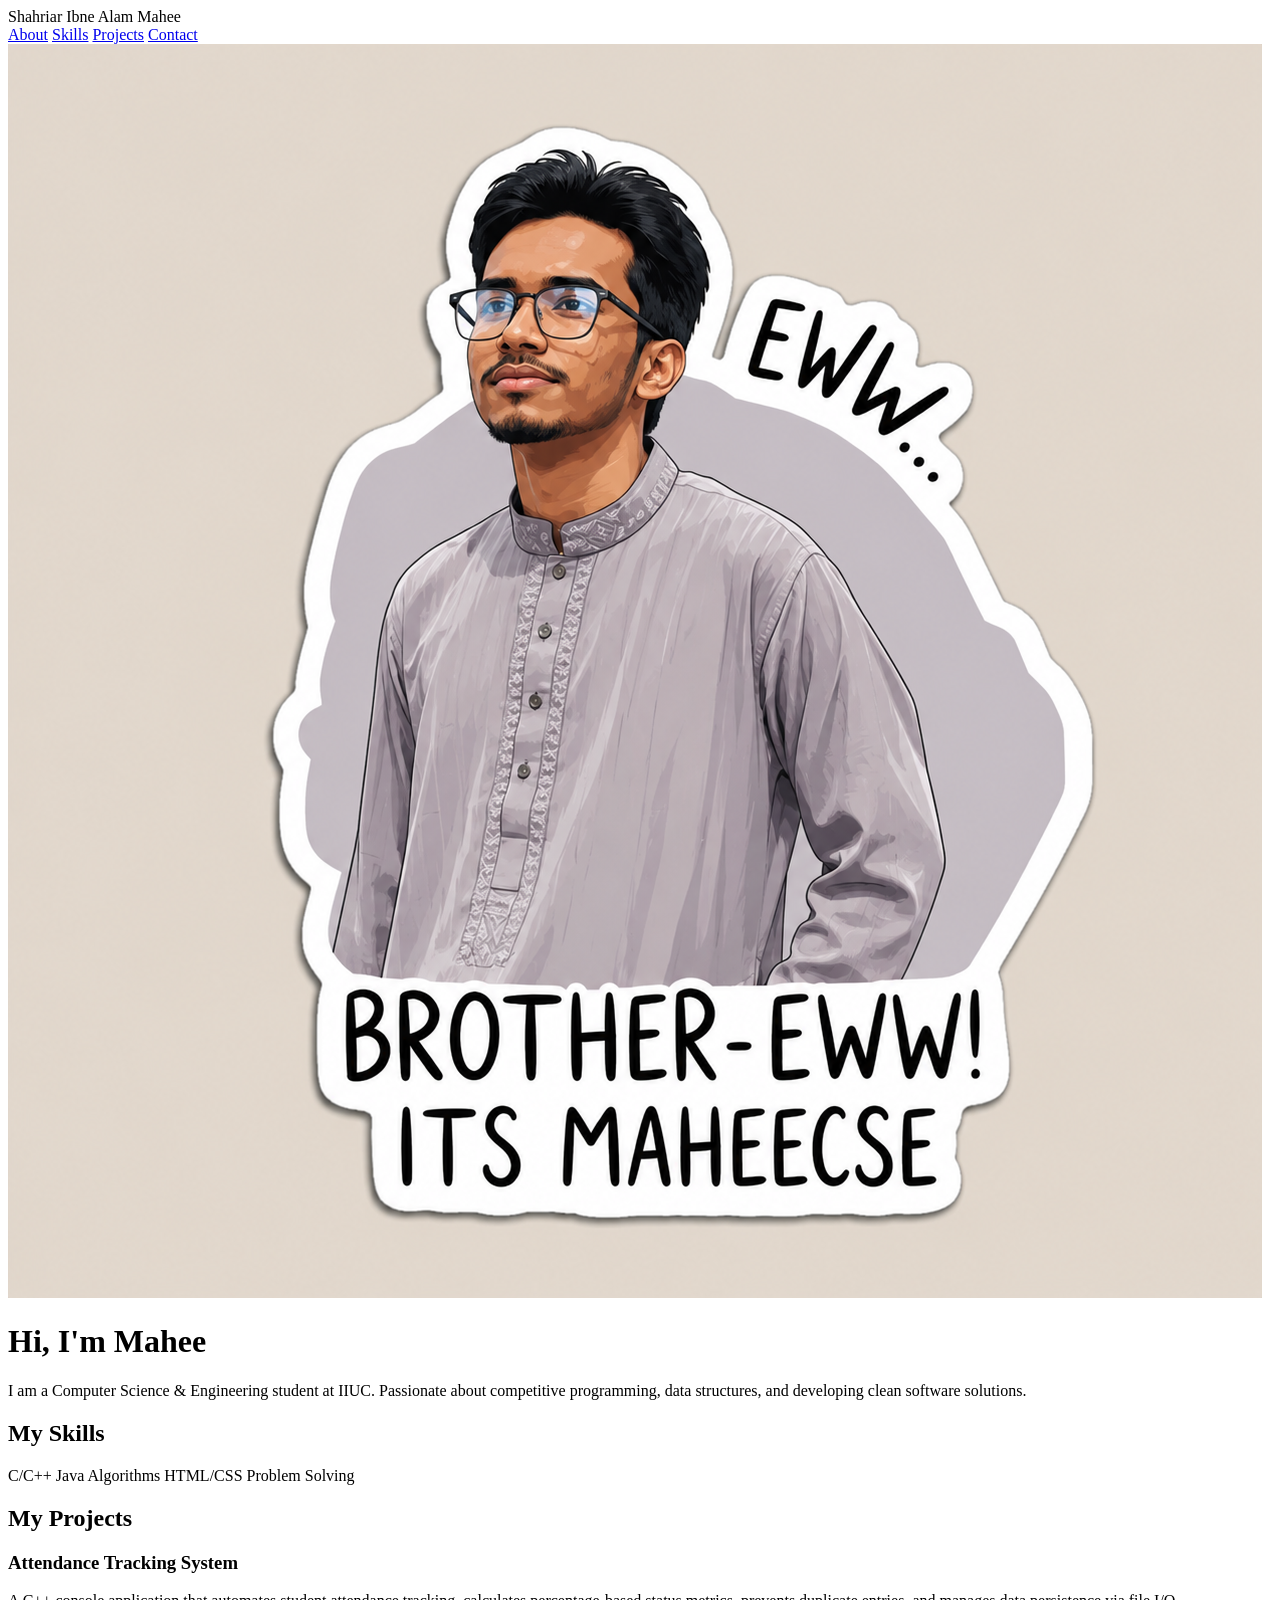
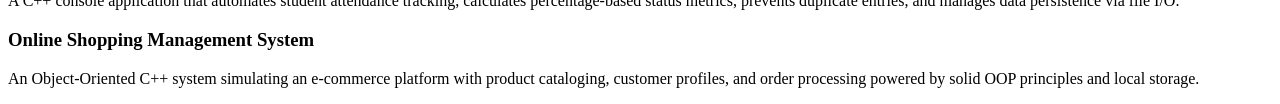
==== mini-project-1/index.html @ 4a28a5da "project added" ====
<!doctype html>
<html lang="en">
  <head>
    <meta charset="UTF-8" />
    <meta name="viewport" content="width=device-width, initial-scale=1.0" />
    <title>Mahee - Personal Profile</title>
    <link rel="stylesheet" href="style.css" />
  </head>

  <body>
    <header class="header">
      <div class="logo">Shahriar Ibne Alam Mahee</div>

      <nav>
        <a href="#about">About</a>
        <a href="#skills">Skills</a>
        <a href="#projects">Projects</a>
        <a href="#contact">Contact</a>
      </nav>
    </header>
    <main>
      <div id="about" class="" card>
        <img
          src="images/profile.jpg"
          alt="Shahriar Ibne Alam Mahee"
          class="profile-image"
        />
        <h1 id="main-title">Hi, I'm Mahee</h1>

        <p class="description">
          I am a Computer Science & Engineering student at IIUC. Passionate
          about competitive programming, data structures, and developing clean
          software solutions.
        </p>
      </div>
      <!--  skill add -->
      <div class="skills" class="card">
        <h2>My Skills</h2>
        <div class="skills-container">
          <span class="skill-box">C/C++</span>
          <span class="skill-box">Java</span>
          <span class="skill-box">Algorithms</span>
          <span class="skill-box">HTML/CSS</span>
          <span class="skill-box">Problem Solving</span>
        </div>
      </div>

      <!--  project add -->
      <div id="projects" class="card">
        <h2>My Projects</h2>
        <div class="project-item">
          <h3>Attendance Tracking System</h3>

          <p class="description">
            A C++ console application that automates student attendance
            tracking, calculates percentage-based status metrics, prevents
            duplicate entries, and manages data persistence via file I/O.
          </p>
        </div>
        <div class="project-item">
          <h3>Online Shopping Management System</h3>

          <p class="description">
            An Object-Oriented C++ system simulating an e-commerce platform with
            product cataloging, customer profiles, and order processing powered
            by solid OOP principles and local storage.
          </p>
        </div>
      </div>
    </main>
  </body>
</html>
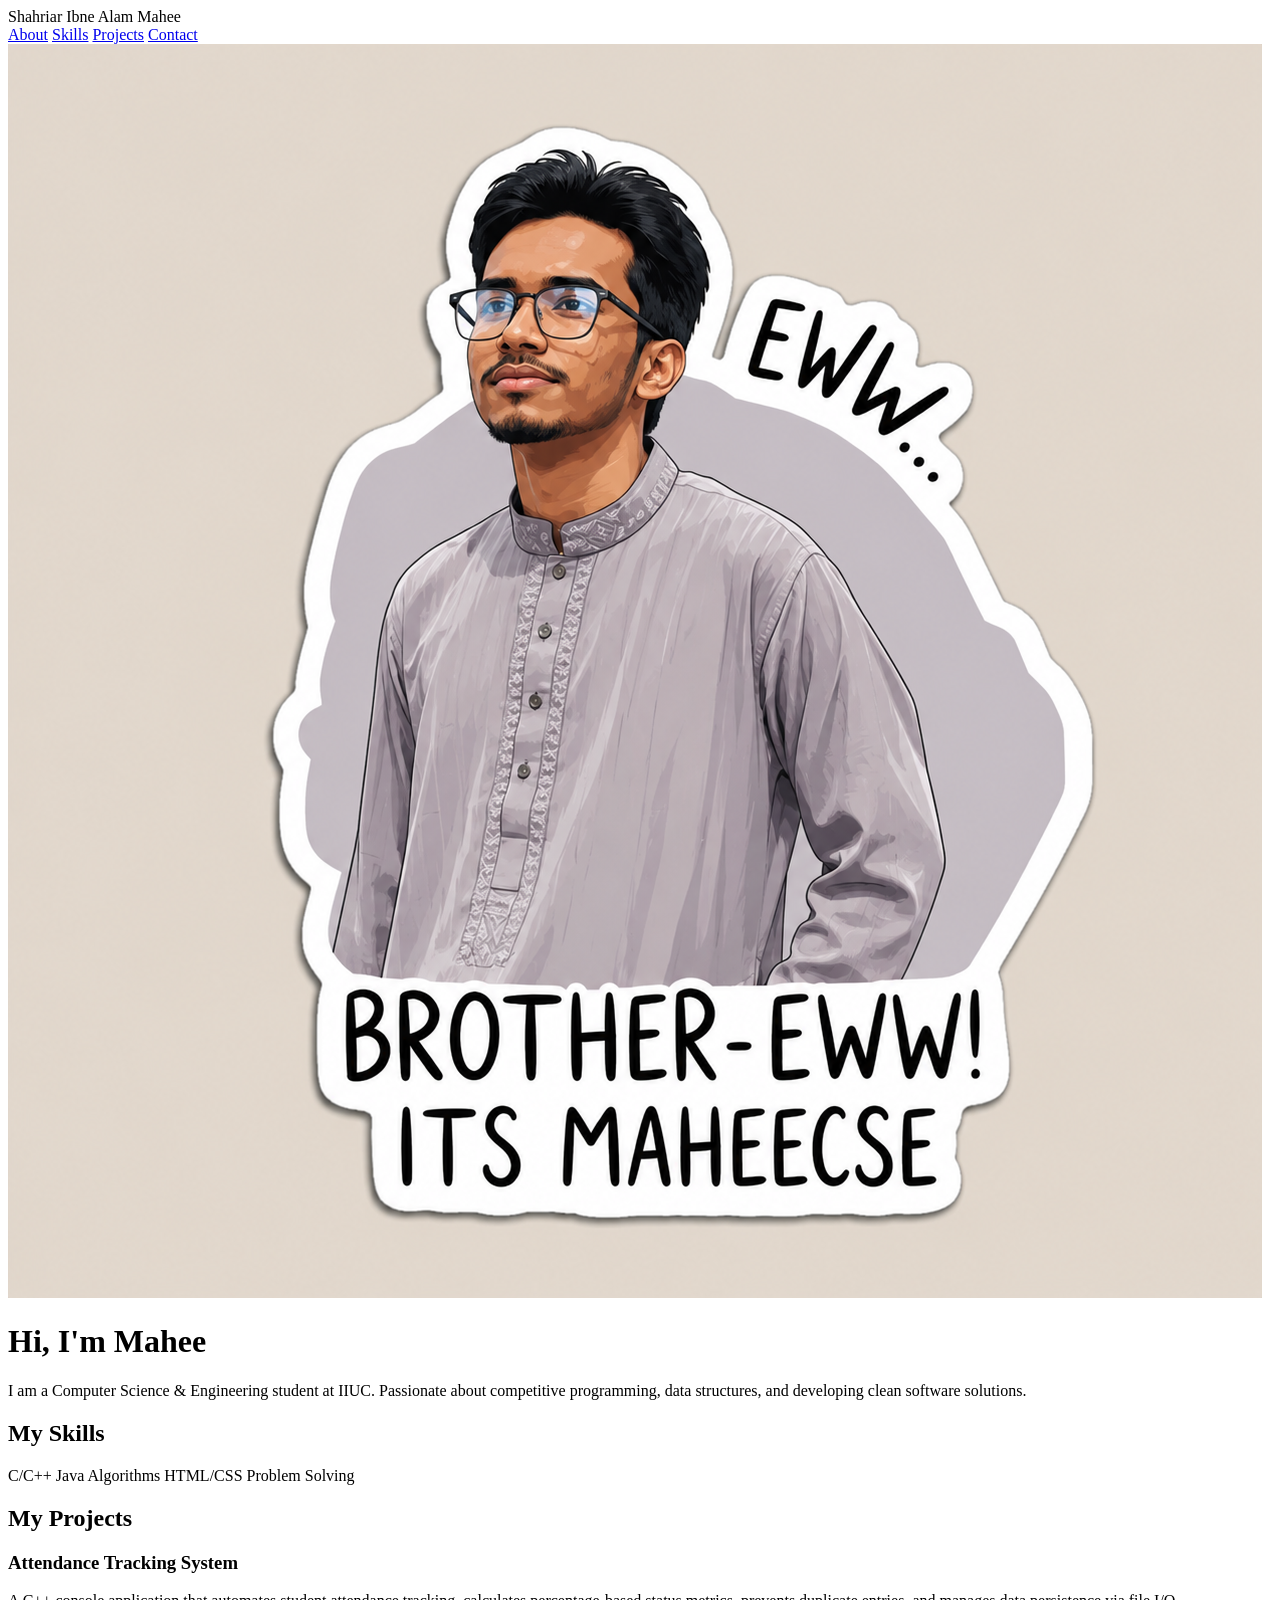
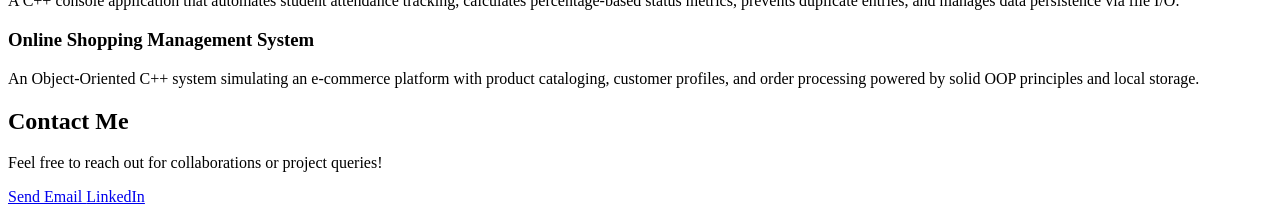
==== commit bad21609: "trying adding email and linkdin" ====
--- a/mini-project-1/index.html
+++ b/mini-project-1/index.html
@@ -67,6 +67,26 @@
           </p>
         </div>
       </div>
+
+      <!--  contact add -->
+
+      <div id="contact" class="card">
+        <h2>Contact Me</h2>
+
+        <p class="description">
+          Feel free to reach out for collaborations or project queries!
+        </p>
+
+        <a href="mailto:maheecse2030@gmail.com" class="button"> Send Email </a>
+
+        <a
+          href="https://www.linkedin.com/in/shahriar-ibne-alam-mahee-1754963a6"
+          target="_blank"
+          class="button"
+        >
+          LinkedIn
+        </a>
+      </div>
     </main>
   </body>
 </html>
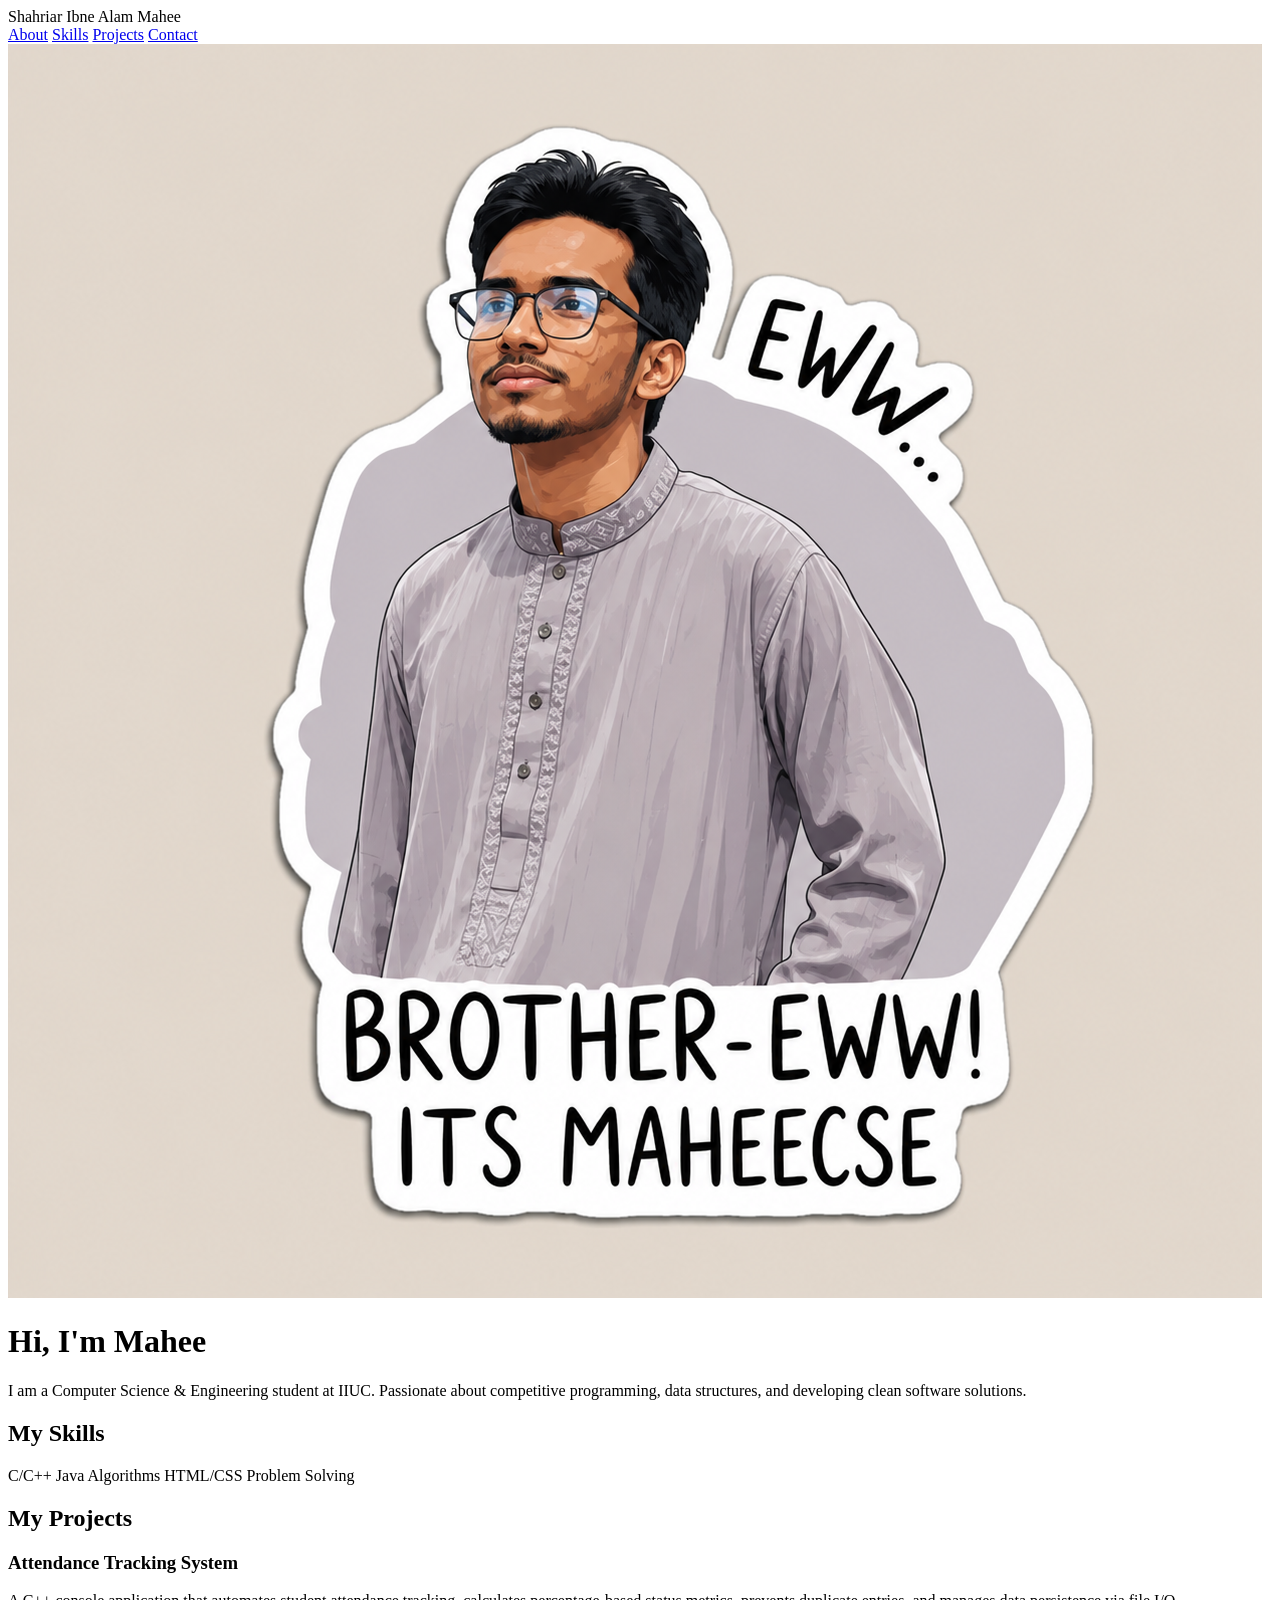
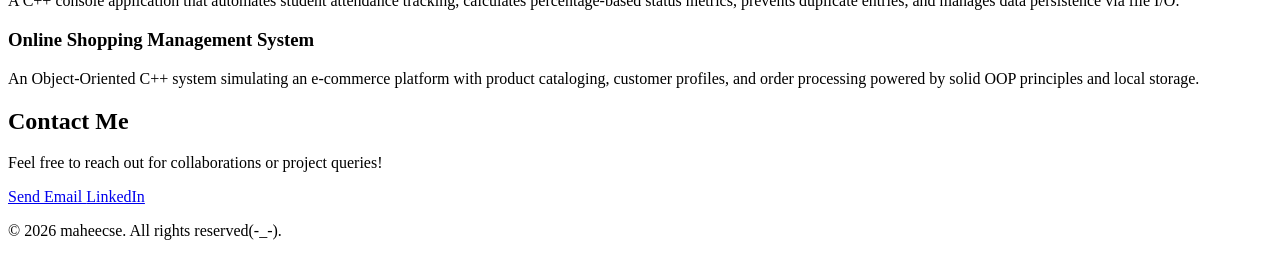
==== commit 30b9aa53: "footer copyright disi" ====
--- a/mini-project-1/index.html
+++ b/mini-project-1/index.html
@@ -88,5 +88,8 @@
         </a>
       </div>
     </main>
+    <footer>
+      <p>&copy; 2026 maheecse. All rights reserved(-_-).</p>
+    </footer>
   </body>
 </html>
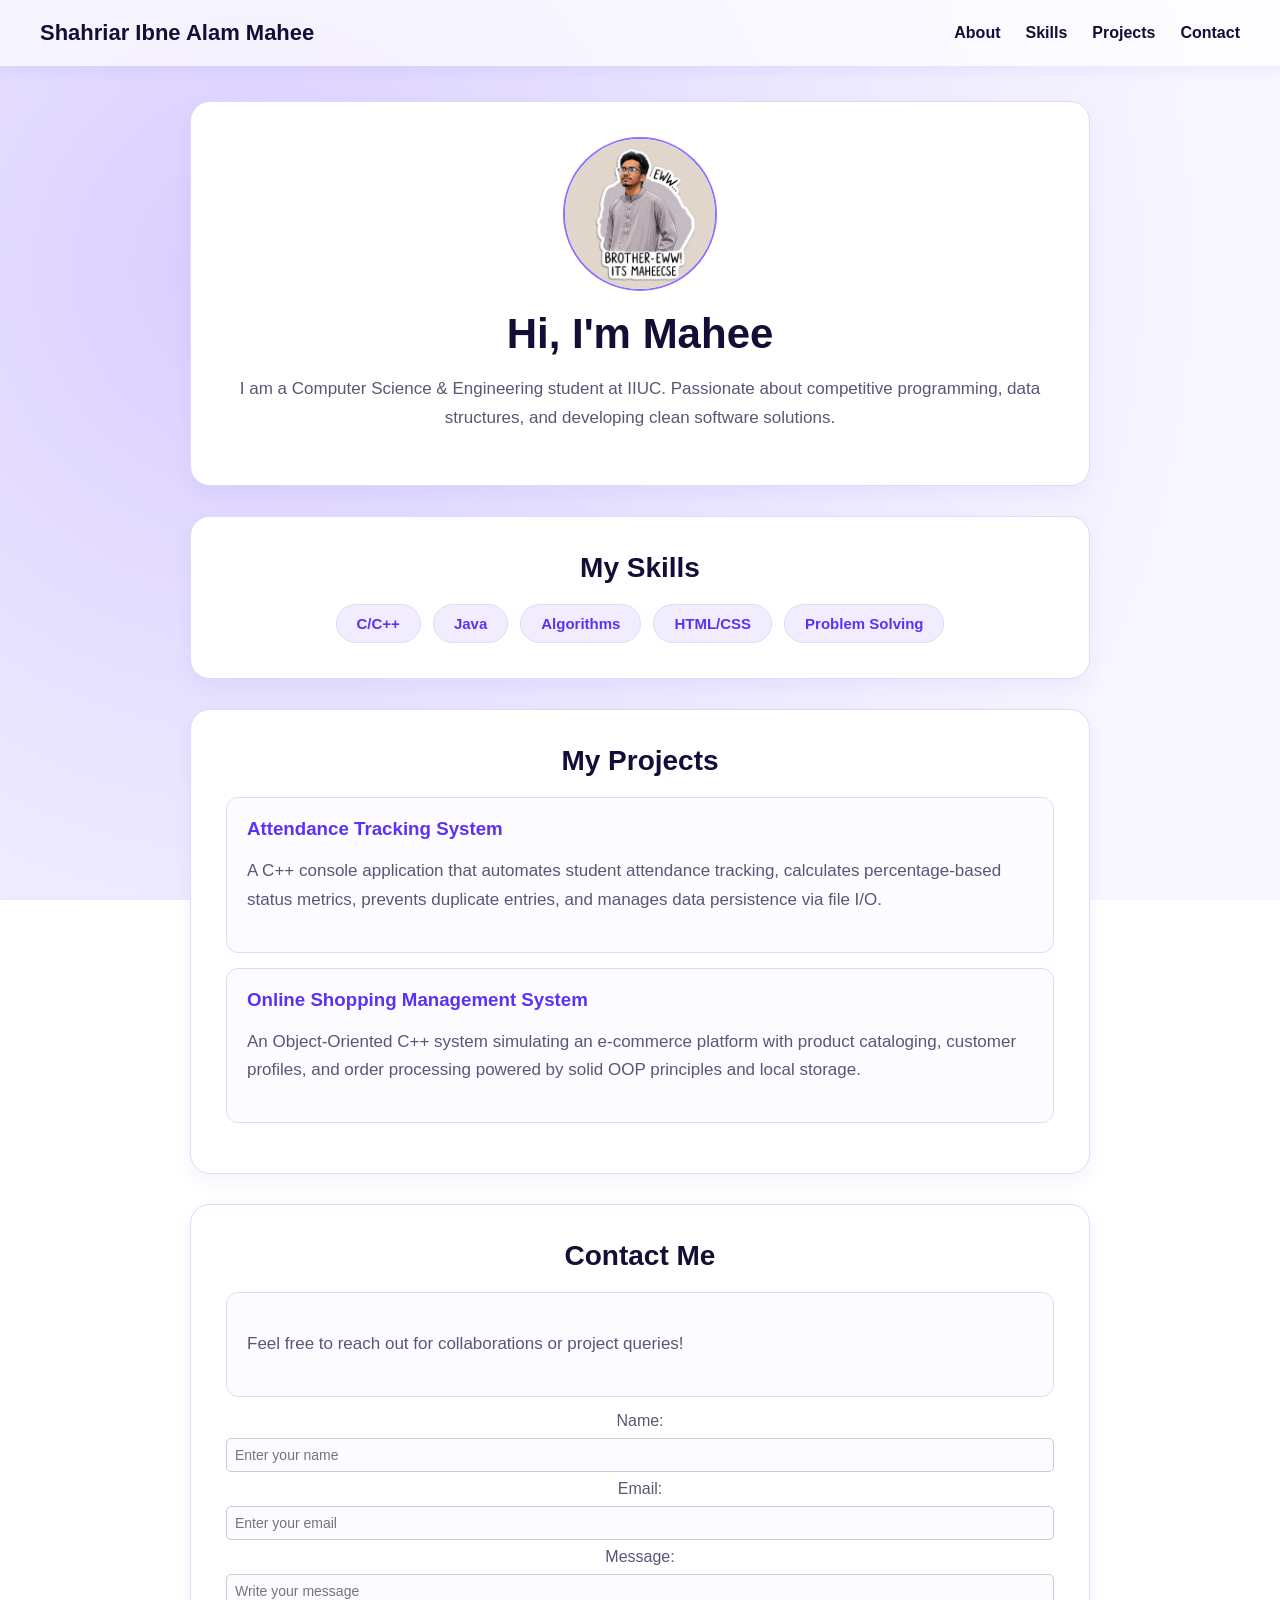
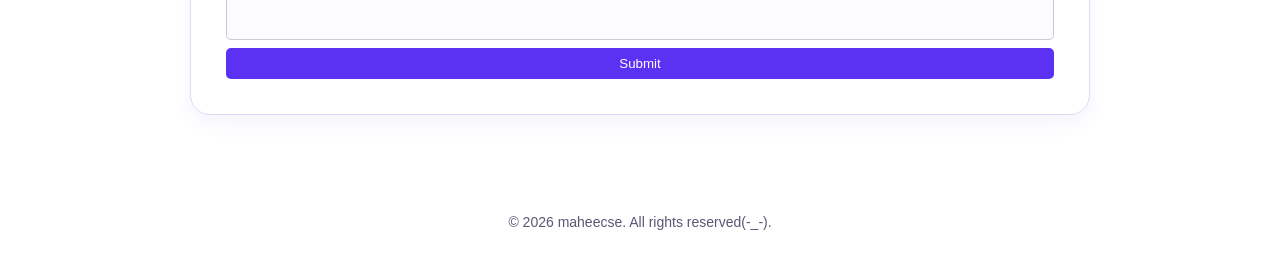
==== commit fb33d544: "complete around 70%" ====
--- a/mini-project-1/index.html
+++ b/mini-project-1/index.html
@@ -19,7 +19,7 @@
       </nav>
     </header>
     <main>
-      <div id="about" class="" card>
+      <div id="about" class="card">
         <img
           src="images/profile.jpg"
           alt="Shahriar Ibne Alam Mahee"
@@ -34,7 +34,7 @@
         </p>
       </div>
       <!--  skill add -->
-      <div class="skills" class="card">
+      <div id="skills" class="card">
         <h2>My Skills</h2>
         <div class="skills-container">
           <span class="skill-box">C/C++</span>
@@ -67,25 +67,46 @@
           </p>
         </div>
       </div>
-
       <!--  contact add -->
 
       <div id="contact" class="card">
         <h2>Contact Me</h2>
+        <div class="project-item">
+          <p class="description">
+            Feel free to reach out for collaborations or project queries!
+          </p>
+        </div>
 
-        <p class="description">
-          Feel free to reach out for collaborations or project queries!
-        </p>
+        <form>
+          <label for="name">Name:</label>
+          <input
+            type="text"
+            id="name"
+            name="name"
+            placeholder="Enter your name"
+            required
+          />
 
-        <a href="mailto:maheecse2030@gmail.com" class="button"> Send Email </a>
+          <label for="email">Email:</label>
+          <input
+            type="email"
+            id="email"
+            name="email"
+            placeholder="Enter your email"
+            required
+          />
 
-        <a
-          href="https://www.linkedin.com/in/shahriar-ibne-alam-mahee-1754963a6"
-          target="_blank"
-          class="button"
-        >
-          LinkedIn
-        </a>
+          <label for="message">Message:</label>
+          <textarea
+            id="message"
+            name="message"
+            rows="3"
+            placeholder="Write your message"
+            required
+          ></textarea>
+
+          <button type="submit">Submit</button>
+        </form>
       </div>
     </main>
     <footer>
--- a/mini-project-1/style.css
+++ b/mini-project-1/style.css
@@ -0,0 +1,186 @@
+/* Base Page & Background Gradient (Soft Purple Theme) */
+body {
+  font-family: Arial, sans-serif;
+  margin: 0;
+  background: radial-gradient(circle at 20% 30%, #d8cdff 0%, #e9e4ff 40%, #f8f6ff 80%);
+  background-attachment: fixed;
+  color: #5b5675;
+}
+
+.header {
+  background-color: rgba(255, 255, 255, 0.7);
+  padding: 20px 40px;
+  display: flex;
+  flex-direction: row;
+  justify-content: space-between;
+  align-items: center;
+  box-shadow: 0 4px 15px rgba(91, 49, 244, 0.08);
+}
+
+.logo {
+  font-size: 22px;
+  font-weight: bold;
+  color: #120e36;
+}
+
+
+nav {
+  display: flex;
+  gap: 25px;
+}
+
+nav a {
+  color: #120e36;
+  text-decoration: none;
+  font-weight: bold;
+  font-size: 16px;
+}
+
+nav a:hover {
+  color: #5b31f4;
+  text-decoration: underline;
+}
+
+
+main {
+  width: 85%;
+  max-width: 900px;
+  margin: 35px auto;
+  display: flex;
+  flex-wrap: wrap;
+  justify-content: center;
+}
+
+
+.card {
+  background-color: #ffffff;
+  width: 100%;
+  padding: 35px;
+  margin-bottom: 30px;
+  border: 1px solid #e2d9f8;
+  border-radius: 20px;
+  box-sizing: border-box;
+  box-shadow: 0 8px 20px rgba(91, 49, 244, 0.06);
+  text-align: center;
+}
+
+#main-title {
+  font-size: 42px;
+  color: #120e36;
+  margin-top: 15px;
+  margin-bottom: 10px;
+}
+
+.card h2 {
+  color: #120e36;
+  font-size: 28px;
+  margin-top: 0;
+  margin-bottom: 20px;
+}
+
+.description {
+  font-size: 17px;
+  line-height: 1.7;
+  color: #5b5675;
+}
+
+.profile-image {
+  width: 150px;
+  height: 150px;
+  object-fit: cover;  
+  border-radius: 50%;
+  border: 2px solid #9270ff;
+}
+
+
+.skills-container {
+  display: flex;
+  flex-wrap: wrap;
+  justify-content: center;
+  gap: 12px;
+}
+
+.skill-box {
+  background-color: #f1edff;
+  color: #5b31f4;
+  padding: 10px 20px;
+  border-radius: 30px;
+  font-weight: bold;
+  font-size: 15px;
+  border: 1px solid #e2d9f8;
+  
+}
+
+
+.project-item {
+  background-color: #fcfbff;
+  padding: 20px;
+  margin-bottom: 15px;
+  border-radius: 12px;
+  border: 1px solid #e2d9f8;
+  text-align: left;
+}
+
+.project-item h3 {
+  color: #5b31f4;
+  margin-top: 0;
+  margin-bottom: 8px;
+  
+}
+
+
+.button {
+  display: inline-block;
+  background-color: #5b31f4;
+  color: #ffffff;
+  padding: 12px 28px;
+  margin-top: 15px;
+  border-radius: 10px;
+  text-decoration: none;
+  font-size: 16px;
+  font-weight: bold;
+}
+#contact form {
+    display: flex;
+    flex-direction: column;
+    gap: 8px;
+    margin-top: 15px;
+}
+
+#contact input,
+#contact textarea {
+    padding: 8px;
+    border: 1px solid #ccc;
+    border-radius: 5px;
+    font-size: 14px;
+    font-family: Arial, sans-serif;
+    background-color:  #fcfbff;
+}
+
+#contact textarea {
+    resize: none;
+}
+
+#contact button {
+    padding: 8px;
+    background-color: #5b31f4;
+    color: white;
+    border: none;
+    border-radius: 5px;
+    cursor: pointer;
+}
+.button:hover {
+  background-color: #4a23d6;
+}
+
+.button:focus {
+  outline: 3px solid #120e36;
+  outline-offset: 3px;
+}
+
+footer {
+  text-align: center;
+  padding: 20px;
+  color: #5b5675;
+  font-size: 14px;
+}
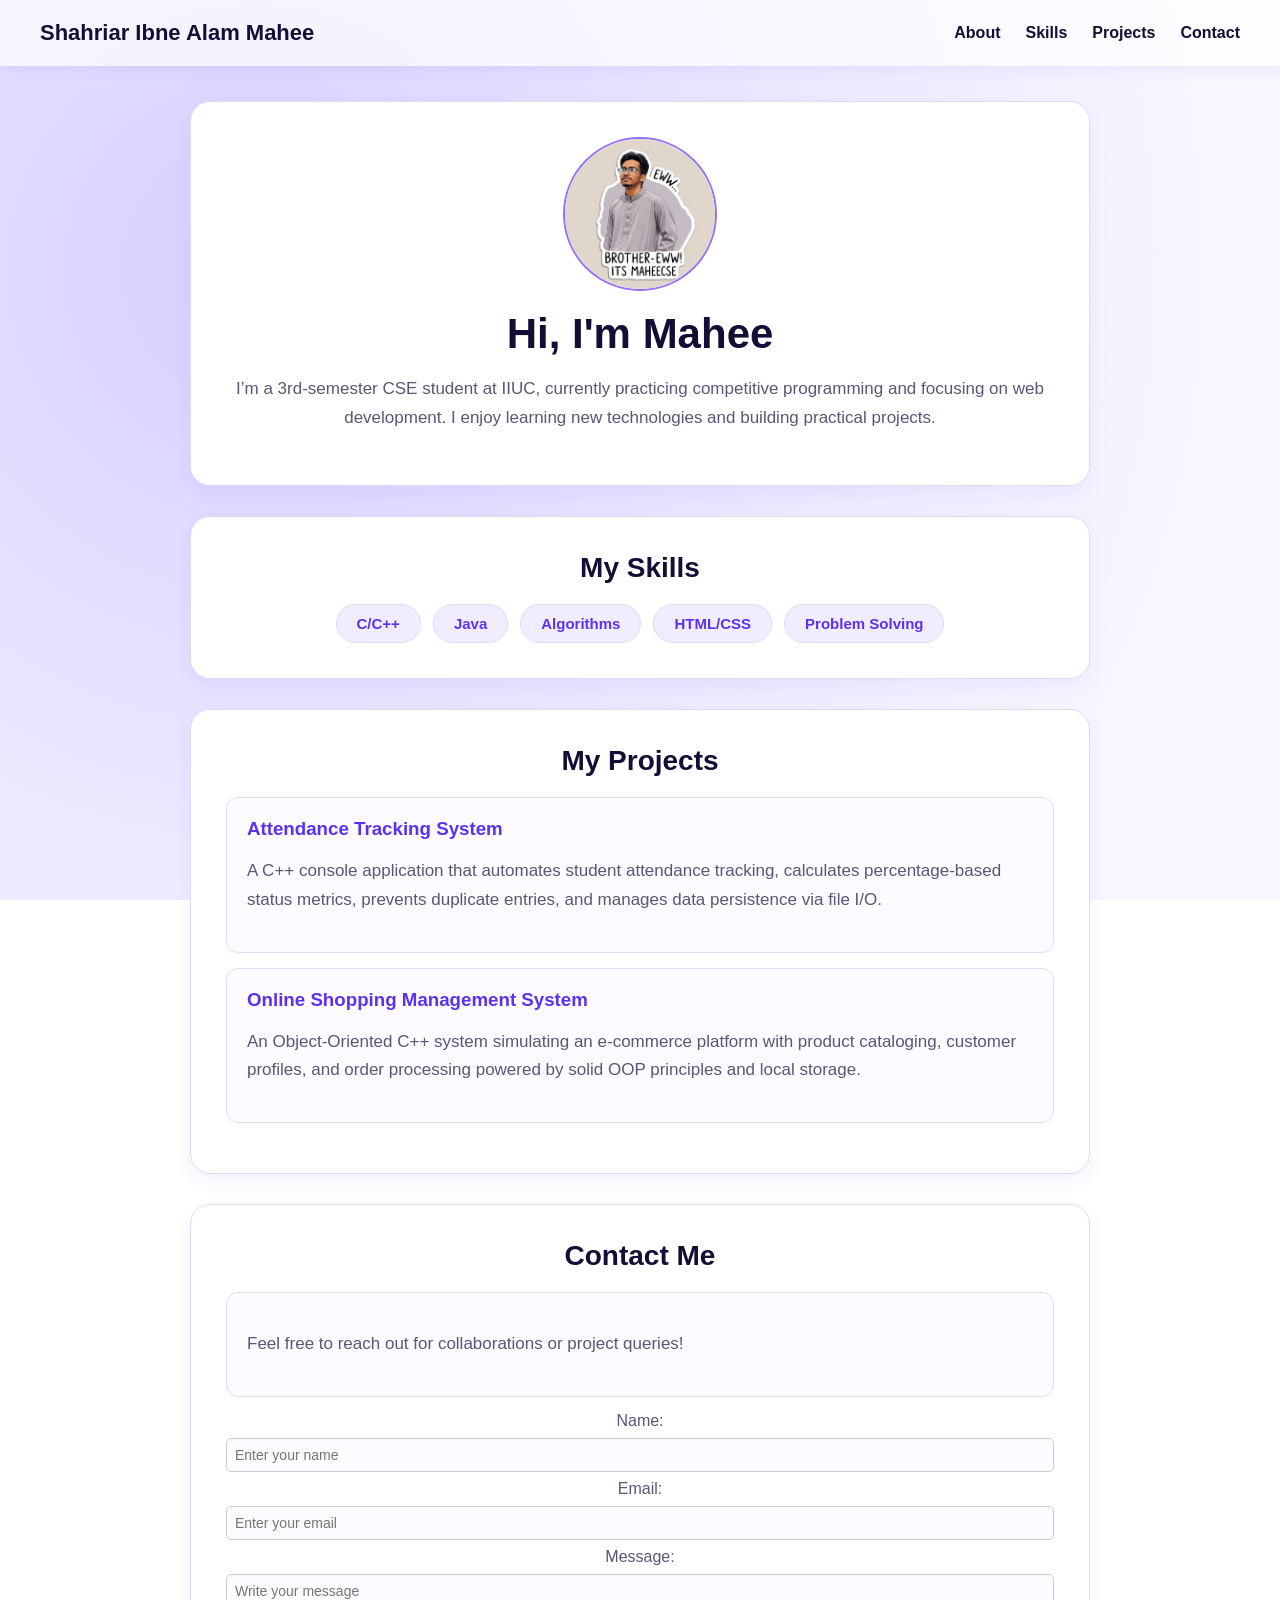
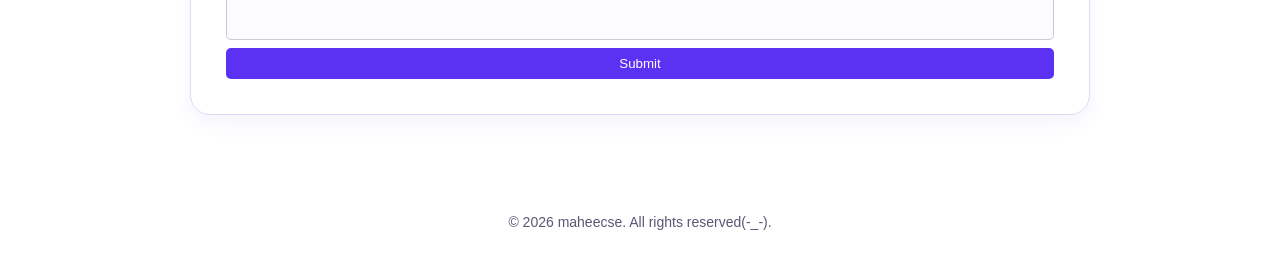
==== commit 68379207: "something" ====
--- a/mini-project-1/index.html
+++ b/mini-project-1/index.html
@@ -28,9 +28,9 @@
         <h1 id="main-title">Hi, I'm Mahee</h1>
 
         <p class="description">
-          I am a Computer Science & Engineering student at IIUC. Passionate
-          about competitive programming, data structures, and developing clean
-          software solutions.
+          I’m a 3rd-semester CSE student at IIUC, currently practicing
+          competitive programming and focusing on web development. I enjoy
+          learning new technologies and building practical projects.
         </p>
       </div>
       <!--  skill add -->
--- a/mini-project-1/style.css
+++ b/mini-project-1/style.css
@@ -1,6 +1,6 @@
 /* Base Page & Background Gradient (Soft Purple Theme) */
 body {
-  font-family: Arial, sans-serif;
+  font-family: Urbanist, sans-serif ;
   margin: 0;
   background: radial-gradient(circle at 20% 30%, #d8cdff 0%, #e9e4ff 40%, #f8f6ff 80%);
   background-attachment: fixed;
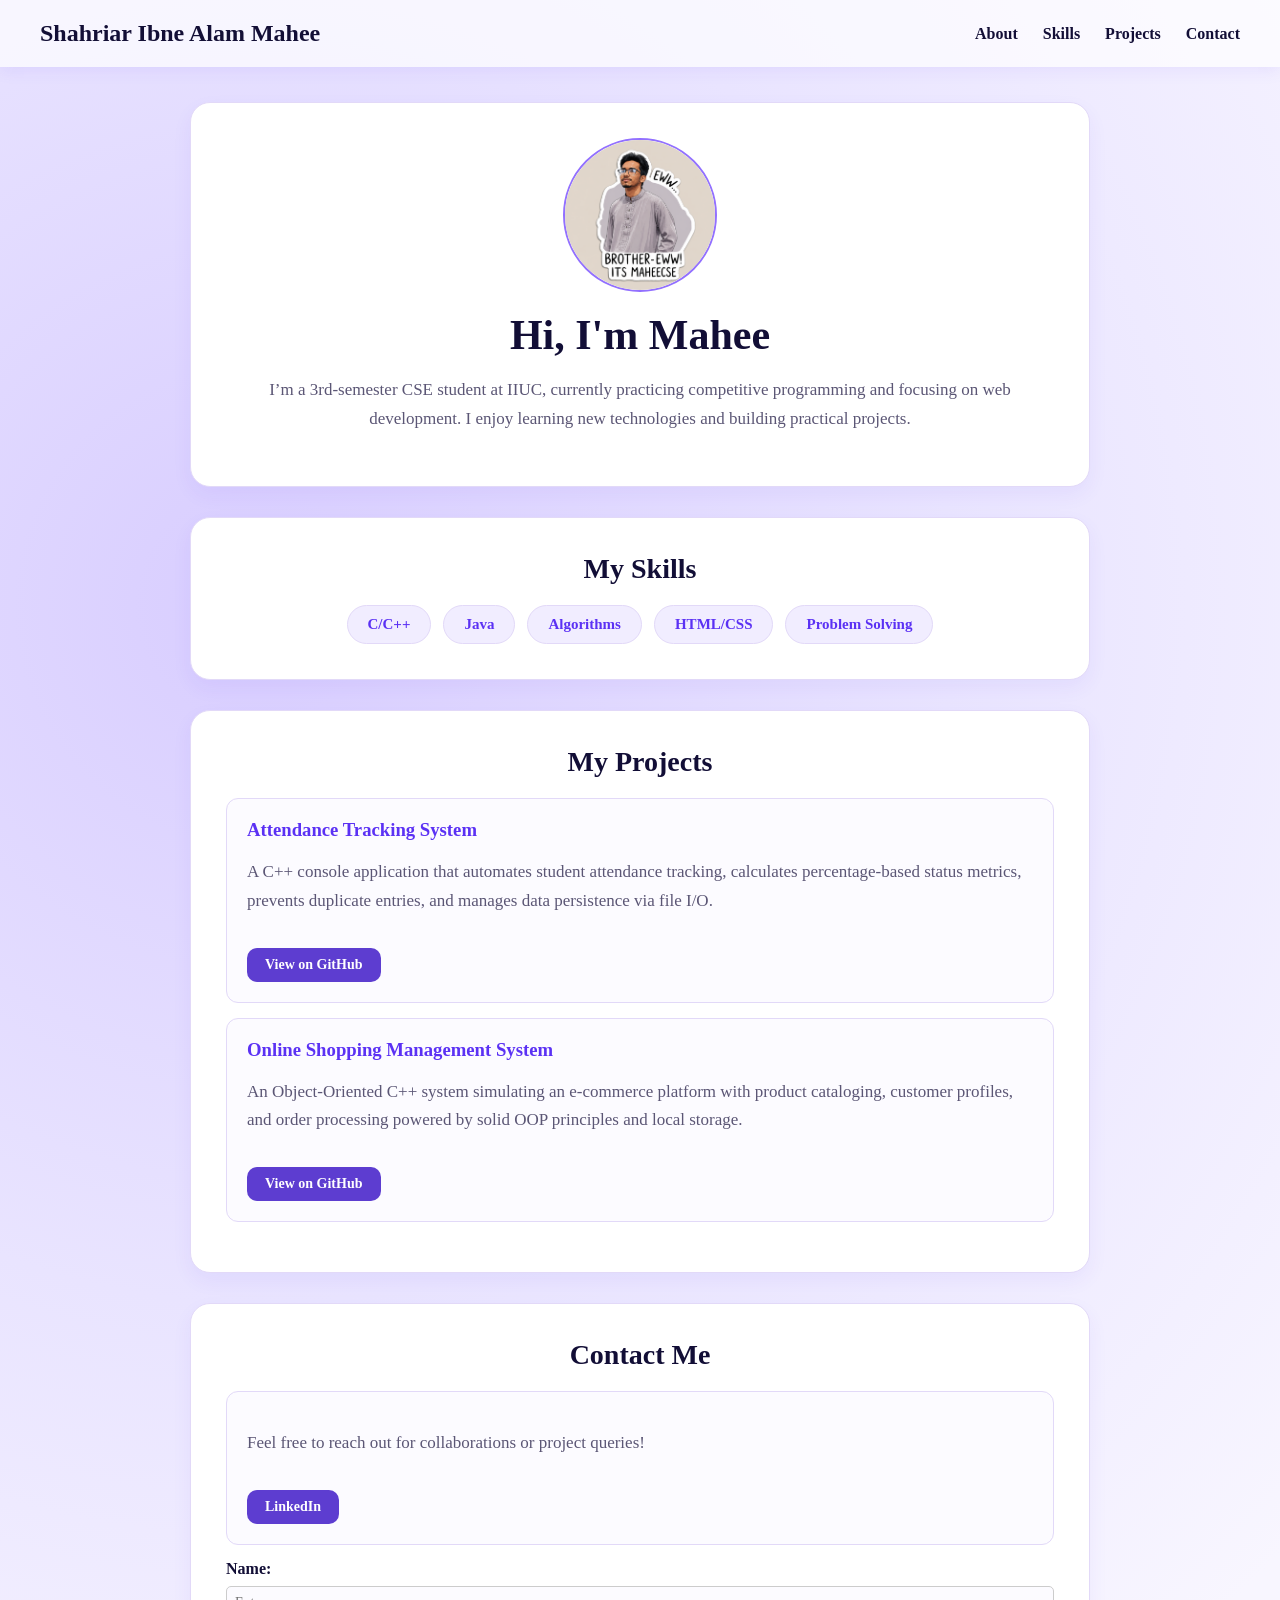
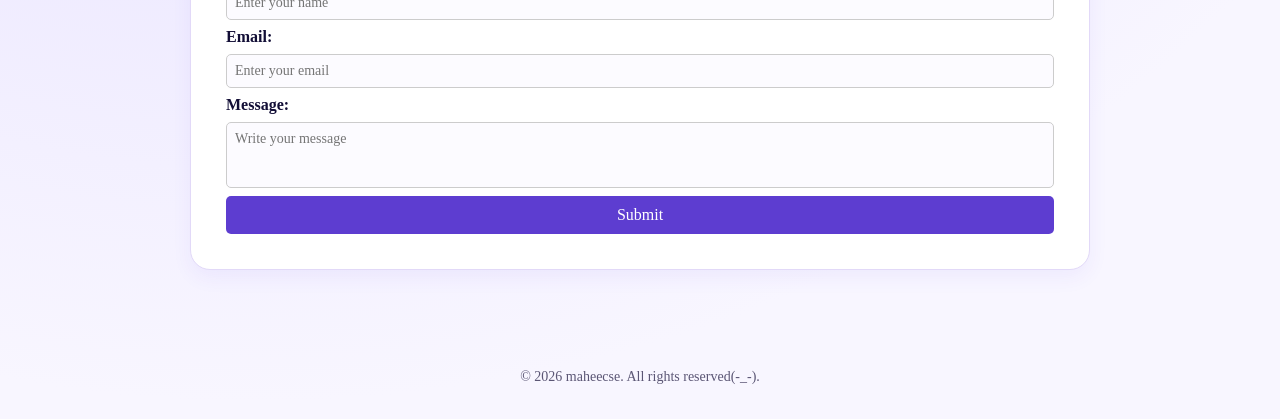
==== commit d83b960e: "running" ====
--- a/mini-project-1/index.html
+++ b/mini-project-1/index.html
@@ -56,6 +56,12 @@
             tracking, calculates percentage-based status metrics, prevents
             duplicate entries, and manages data persistence via file I/O.
           </p>
+          <a
+            href="https://github.com/maheecse/Attendance-Tracking-System"
+            class="button"
+            target="_blank"
+            >View on GitHub</a
+          >
         </div>
         <div class="project-item">
           <h3>Online Shopping Management System</h3>
@@ -65,6 +71,12 @@
             product cataloging, customer profiles, and order processing powered
             by solid OOP principles and local storage.
           </p>
+          <a
+            href="https://github.com/maheecse/Online-Shopping-Management-System"
+            class="button"
+            target="_blank"
+            >View on GitHub</a
+          >
         </div>
       </div>
       <!--  contact add -->
@@ -75,6 +87,13 @@
           <p class="description">
             Feel free to reach out for collaborations or project queries!
           </p>
+          <a
+            href="https://www.linkedin.com/in/shahriar-ibne-alam-mahee-1754963a6"
+            class="button"
+            target="_blank"
+          >
+            LinkedIn
+          </a>
         </div>
 
         <form>
--- a/mini-project-1/style.css
+++ b/mini-project-1/style.css
@@ -1,9 +1,13 @@
-/* Base Page & Background Gradient (Soft Purple Theme) */
+
 body {
-  font-family: Urbanist, sans-serif ;
+   font-family:'Times New Roman', Times, serif;
   margin: 0;
-  background: radial-gradient(circle at 20% 30%, #d8cdff 0%, #e9e4ff 40%, #f8f6ff 80%);
-  background-attachment: fixed;
+  background: radial-gradient(
+    circle at 20% 30%,
+    #d8cdff 0%,
+    #e9e4ff 40%,
+    #f8f6ff 80%
+  );
   color: #5b5675;
 }
 
@@ -18,11 +22,10 @@
 }
 
 .logo {
-  font-size: 22px;
+  font-size: 24px;
   font-weight: bold;
-  color: #120e36;
+  color: #130f36;
 }
-
 
 nav {
   display: flex;
@@ -41,7 +44,6 @@
   text-decoration: underline;
 }
 
-
 main {
   width: 85%;
   max-width: 900px;
@@ -50,7 +52,6 @@
   flex-wrap: wrap;
   justify-content: center;
 }
-
 
 .card {
   background-color: #ffffff;
@@ -87,11 +88,10 @@
 .profile-image {
   width: 150px;
   height: 150px;
-  object-fit: cover;  
+  object-fit: cover;
   border-radius: 50%;
   border: 2px solid #9270ff;
 }
-
 
 .skills-container {
   display: flex;
@@ -108,9 +108,7 @@
   font-weight: bold;
   font-size: 15px;
   border: 1px solid #e2d9f8;
-  
 }
-
 
 .project-item {
   background-color: #fcfbff;
@@ -125,57 +123,68 @@
   color: #5b31f4;
   margin-top: 0;
   margin-bottom: 8px;
-  
 }
-
 
 .button {
   display: inline-block;
-  background-color: #5b31f4;
+  background-color: #5d3dd0;
   color: #ffffff;
-  padding: 12px 28px;
   margin-top: 15px;
   border-radius: 10px;
   text-decoration: none;
-  font-size: 16px;
   font-weight: bold;
+  padding: 9px 18px;
+  font-size: 14px;
 }
+
 #contact form {
-    display: flex;
-    flex-direction: column;
-    gap: 8px;
-    margin-top: 15px;
+  display: flex;
+  flex-direction: column;
+  gap: 8px;
+  margin-top: 15px;
+  text-align: left;
+}
+
+#contact label {
+  font-weight: bold;
+  color: #120e36;
 }
 
 #contact input,
 #contact textarea {
-    padding: 8px;
-    border: 1px solid #ccc;
-    border-radius: 5px;
-    font-size: 14px;
-    font-family: Arial, sans-serif;
-    background-color:  #fcfbff;
+  padding: 8px;
+  border: 1px solid #ccc;
+  border-radius: 5px;
+  font-size: 14px;
+  font-family: inherit;
+  background-color: #fcfbff;
 }
 
 #contact textarea {
-    resize: none;
+  resize: none;
 }
 
 #contact button {
-    padding: 8px;
-    background-color: #5b31f4;
-    color: white;
-    border: none;
-    border-radius: 5px;
-    cursor: pointer;
+  padding: 10px;
+  background-color: #5d3dd0;
+  color: white;
+  border: none;
+  border-radius: 5px;
+  cursor: pointer;
+  font-size: 16px;
+  font-family: inherit;
 }
-.button:hover {
+
+#contact button:hover {
   background-color: #4a23d6;
 }
 
+.button:hover {
+  background: #4a23d6;
+}
+
 .button:focus {
-  outline: 3px solid #120e36;
-  outline-offset: 3px;
+  outline: none;
 }
 
 footer {
@@ -183,4 +192,4 @@
   padding: 20px;
   color: #5b5675;
   font-size: 14px;
-}+}
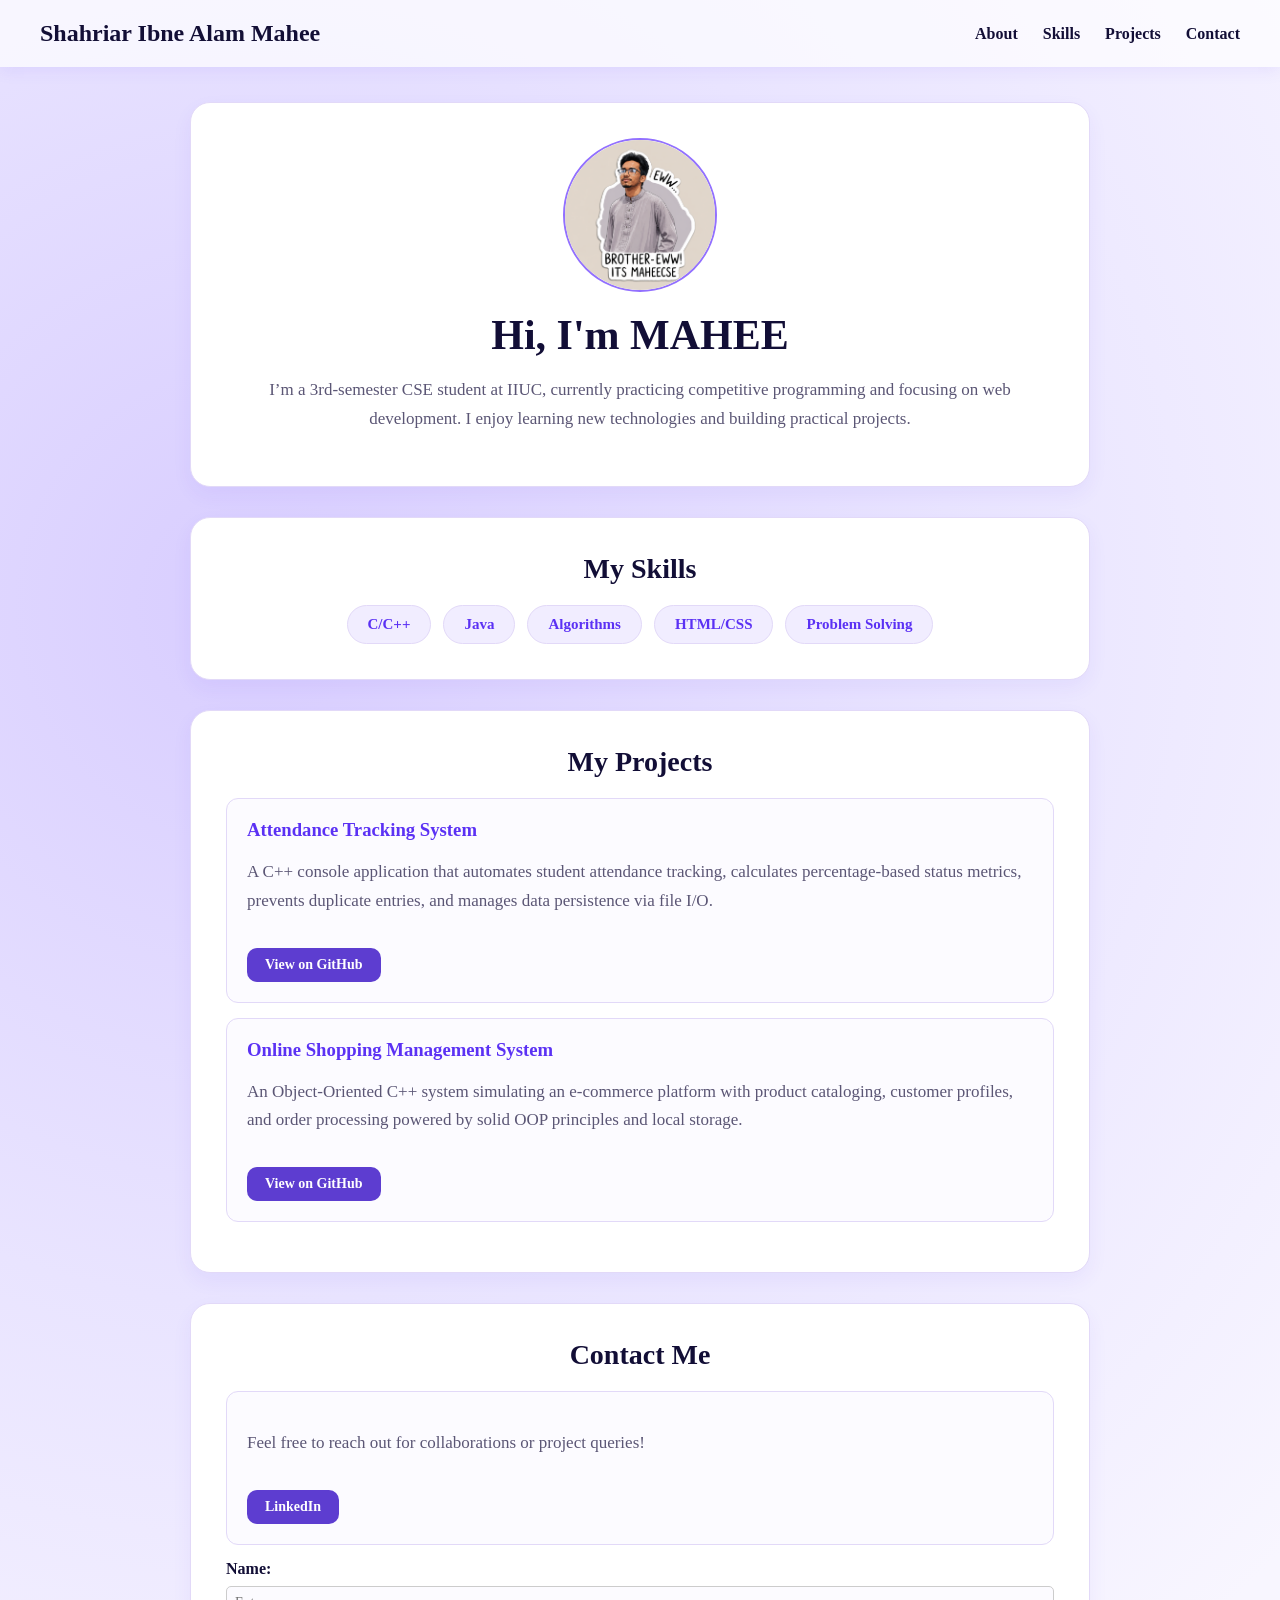
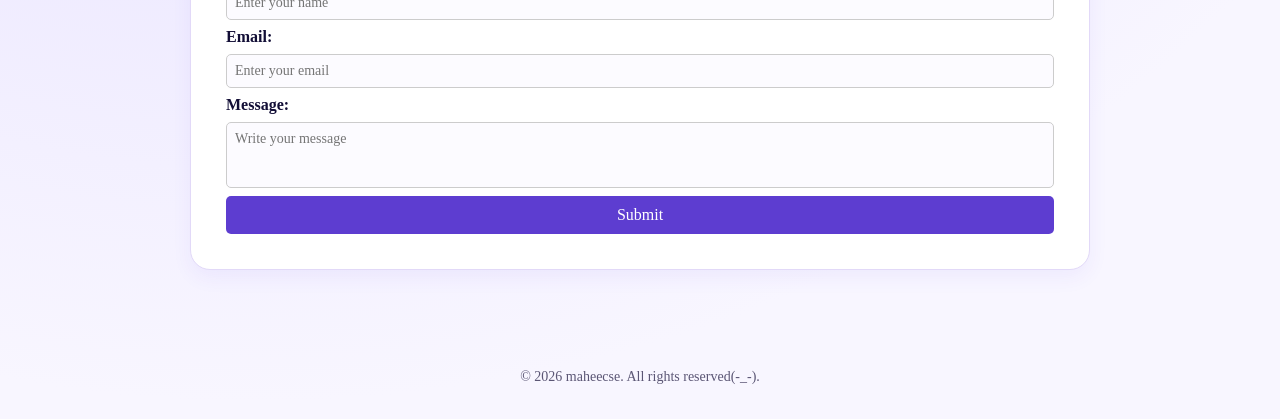
==== commit 363f2b72: "name change" ====
--- a/mini-project-1/index.html
+++ b/mini-project-1/index.html
@@ -25,7 +25,7 @@
           alt="Shahriar Ibne Alam Mahee"
           class="profile-image"
         />
-        <h1 id="main-title">Hi, I'm Mahee</h1>
+        <h1 id="main-title">Hi, I'm MAHEE</h1>
 
         <p class="description">
           I’m a 3rd-semester CSE student at IIUC, currently practicing
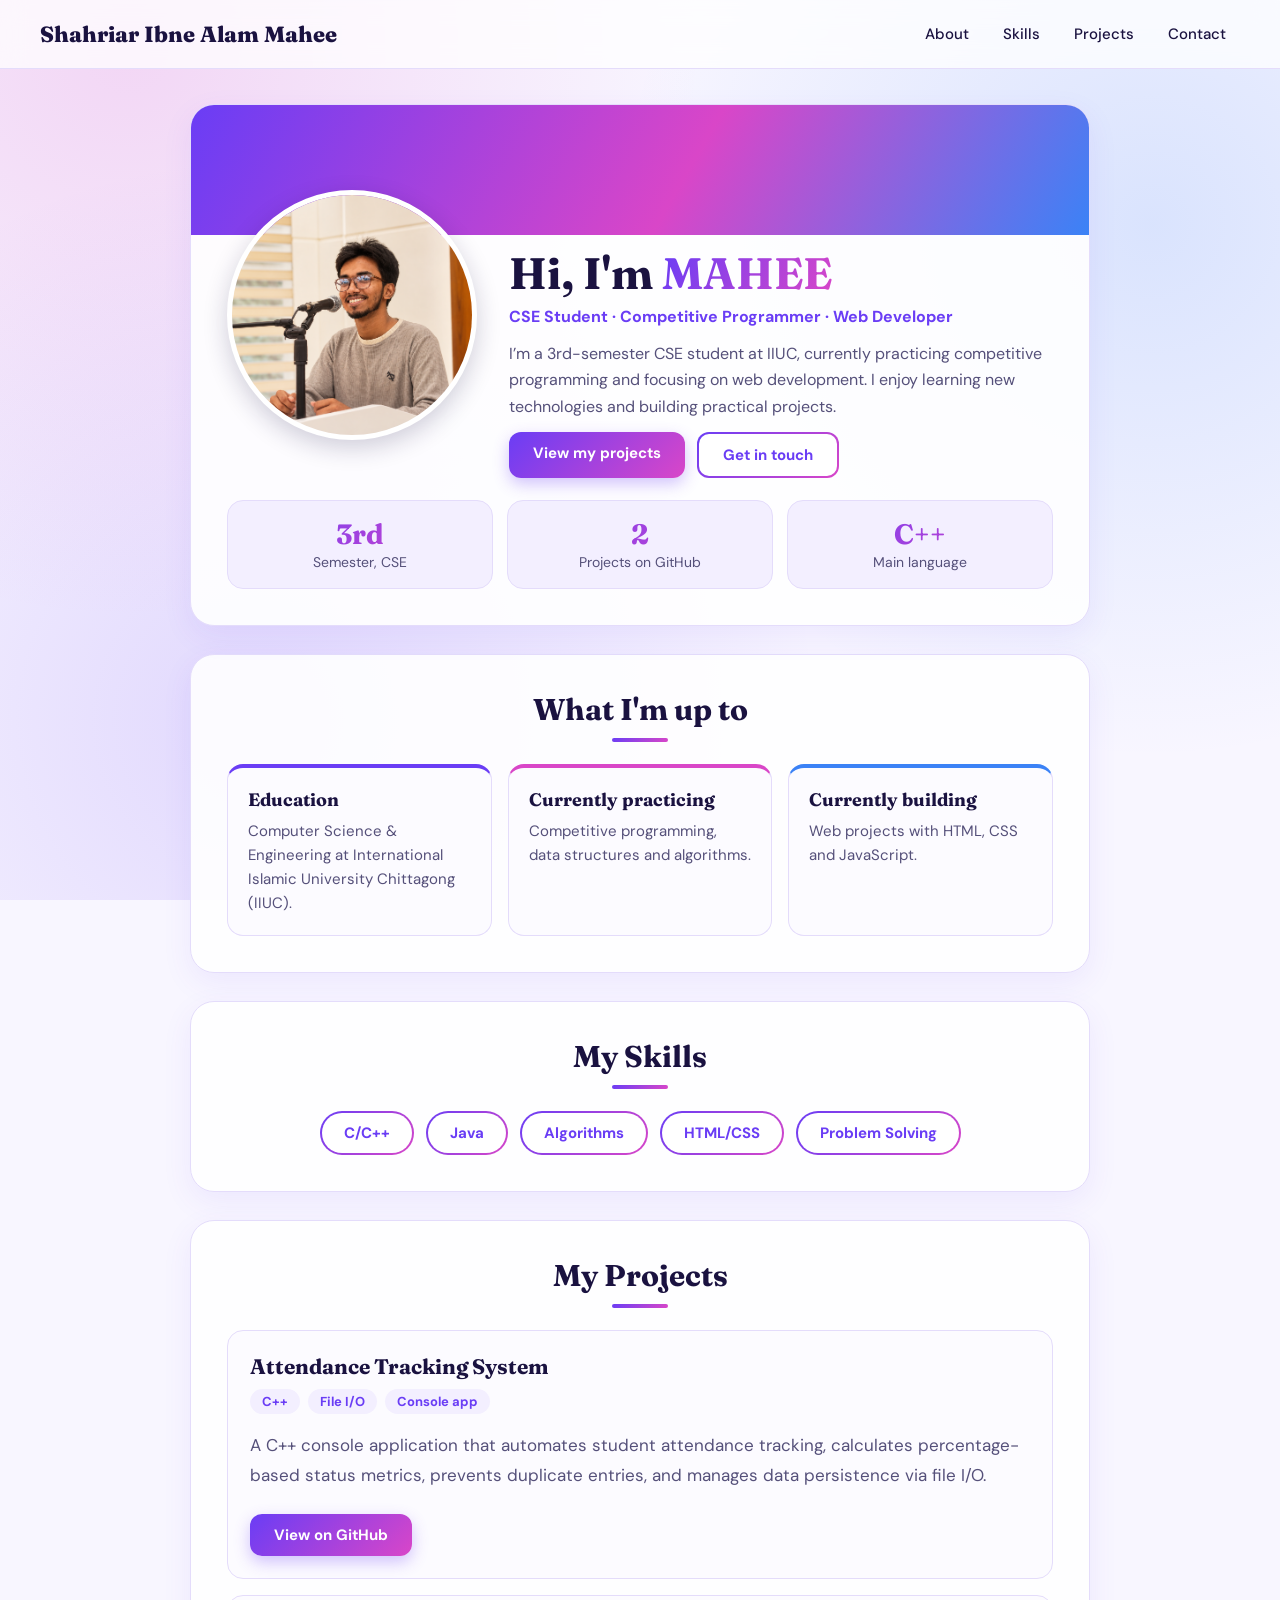
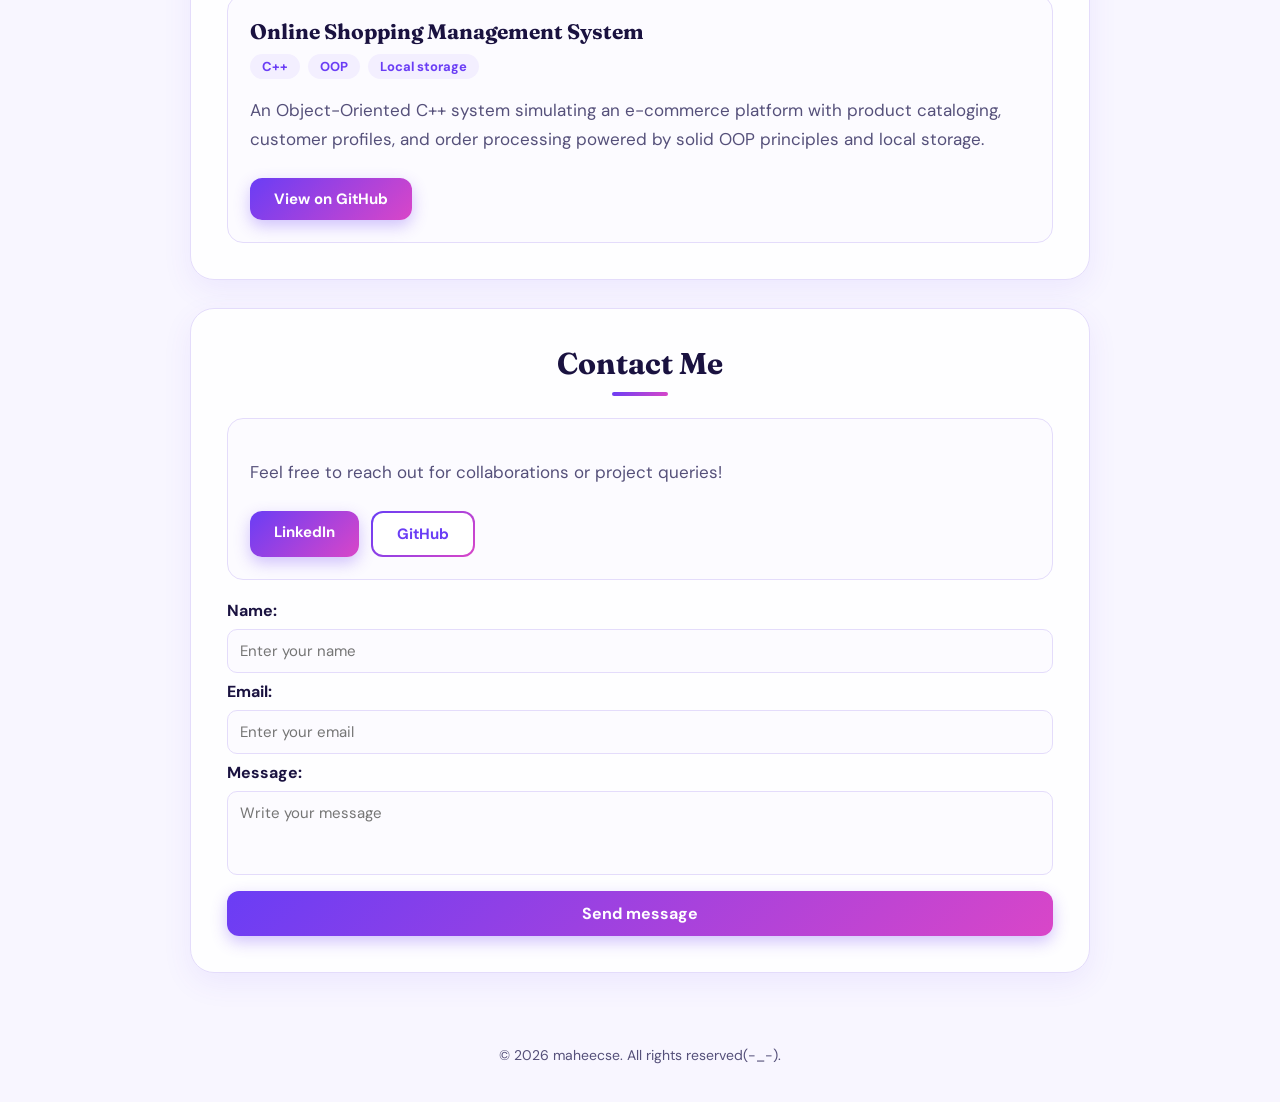
==== commit 7bc1bb66: "chnages" ====
--- a/mini-project-1/index.html
+++ b/mini-project-1/index.html
@@ -4,13 +4,18 @@
     <meta charset="UTF-8" />
     <meta name="viewport" content="width=device-width, initial-scale=1.0" />
     <title>Mahee - Personal Profile</title>
+    <link rel="preconnect" href="https://fonts.googleapis.com" />
+    <link rel="preconnect" href="https://fonts.gstatic.com" crossorigin />
+    <link
+      href="https://fonts.googleapis.com/css2?family=Fraunces:opsz,wght@9..144,600;9..144,800&family=DM+Sans:wght@400;500;700&display=swap"
+      rel="stylesheet"
+    />
     <link rel="stylesheet" href="style.css" />
   </head>
 
   <body>
     <header class="header">
       <div class="logo">Shahriar Ibne Alam Mahee</div>
-
       <nav>
         <a href="#about">About</a>
         <a href="#skills">Skills</a>
@@ -18,23 +23,68 @@
         <a href="#contact">Contact</a>
       </nav>
     </header>
+
     <main>
-      <div id="about" class="card">
-        <img
-          src="images/profile.jpg"
-          alt="Shahriar Ibne Alam Mahee"
-          class="profile-image"
-        />
-        <h1 id="main-title">Hi, I'm MAHEE</h1>
-
-        <p class="description">
-          I’m a 3rd-semester CSE student at IIUC, currently practicing
-          competitive programming and focusing on web development. I enjoy
-          learning new technologies and building practical projects.
-        </p>
-      </div>
-      <!--  skill add -->
-      <div id="skills" class="card">
+      <!-- about -->
+      <section id="about" class="card hero">
+        <div class="hero-banner"></div>
+        <div class="hero-top">
+          <img
+            src="images/profile.jpg"
+            alt="Shahriar Ibne Alam Mahee"
+            class="profile-image"
+          />
+          <div class="hero-text">
+            <h1 id="main-title">
+              Hi, I'm <span class="grad-text">MAHEE</span>
+            </h1>
+            <p class="role">
+              CSE Student · Competitive Programmer · Web Developer
+            </p>
+            <p class="description">
+              I’m a 3rd-semester CSE student at IIUC, currently practicing
+              competitive programming and focusing on web development. I enjoy
+              learning new technologies and building practical projects.
+            </p>
+            <div class="hero-actions">
+              <a href="#projects" class="button">View my projects</a>
+              <a href="#contact" class="button button-outline">Get in touch</a>
+            </div>
+          </div>
+        </div>
+        <div class="stats">
+          <div class="stat"><strong>3rd</strong><span>Semester, CSE</span></div>
+          <div class="stat">
+            <strong>2</strong><span>Projects on GitHub</span>
+          </div>
+          <div class="stat"><strong>C++</strong><span>Main language</span></div>
+        </div>
+      </section>
+
+      <!-- education + focus -->
+      <section id="journey" class="card">
+        <h2>What I'm up to</h2>
+        <div class="info-grid">
+          <div class="info-item">
+            <h3>Education</h3>
+            <p>
+              Computer Science &amp; Engineering at International Islamic
+              University Chittagong (IIUC).
+            </p>
+          </div>
+          <div class="info-item">
+            <h3>Currently practicing</h3>
+            <p>Competitive programming, data structures and algorithms.</p>
+          </div>
+          <div class="info-item">
+            <h3>Currently building</h3>
+            <p>Web projects with HTML, CSS and JavaScript.</p>
+          </div>
+        </div>
+      </section>
+
+      <!-- skills -->
+      <section id="skills" class="card">
         <h2>My Skills</h2>
         <div class="skills-container">
           <span class="skill-box">C/C++</span>
@@ -43,14 +93,16 @@
           <span class="skill-box">HTML/CSS</span>
           <span class="skill-box">Problem Solving</span>
         </div>
-      </div>
-
-      <!--  project add -->
-      <div id="projects" class="card">
+      </section>
+
+      <!-- projects -->
+      <section id="projects" class="card">
         <h2>My Projects</h2>
         <div class="project-item">
           <h3>Attendance Tracking System</h3>
-
+          <div class="tags">
+            <span>C++</span><span>File I/O</span><span>Console app</span>
+          </div>
           <p class="description">
             A C++ console application that automates student attendance
             tracking, calculates percentage-based status metrics, prevents
@@ -60,12 +112,15 @@
             href="https://github.com/maheecse/Attendance-Tracking-System"
             class="button"
             target="_blank"
+            rel="noopener"
             >View on GitHub</a
           >
         </div>
         <div class="project-item">
           <h3>Online Shopping Management System</h3>
-
+          <div class="tags">
+            <span>C++</span><span>OOP</span><span>Local storage</span>
+          </div>
           <p class="description">
             An Object-Oriented C++ system simulating an e-commerce platform with
             product cataloging, customer profiles, and order processing powered
@@ -75,25 +130,35 @@
             href="https://github.com/maheecse/Online-Shopping-Management-System"
             class="button"
             target="_blank"
+            rel="noopener"
             >View on GitHub</a
           >
         </div>
-      </div>
-      <!--  contact add -->
-
-      <div id="contact" class="card">
+      </section>
+
+      <!-- contact -->
+      <section id="contact" class="card">
         <h2>Contact Me</h2>
         <div class="project-item">
           <p class="description">
             Feel free to reach out for collaborations or project queries!
           </p>
-          <a
-            href="https://www.linkedin.com/in/shahriar-ibne-alam-mahee-1754963a6"
-            class="button"
-            target="_blank"
-          >
-            LinkedIn
-          </a>
+          <div class="link-row">
+            <a
+              href="https://www.linkedin.com/in/shahriar-ibne-alam-mahee-1754963a6"
+              class="button"
+              target="_blank"
+              rel="noopener"
+              >LinkedIn</a
+            >
+            <a
+              href="https://github.com/maheecse"
+              class="button button-outline"
+              target="_blank"
+              rel="noopener"
+              >GitHub</a
+            >
+          </div>
         </div>
 
         <form>
@@ -124,10 +189,11 @@
             required
           ></textarea>
 
-          <button type="submit">Submit</button>
+          <button type="submit">Send message</button>
         </form>
-      </div>
+      </section>
     </main>
+
     <footer>
       <p>&copy; 2026 maheecse. All rights reserved(-_-).</p>
     </footer>
--- a/mini-project-1/style.css
+++ b/mini-project-1/style.css
@@ -1,195 +1,285 @@
+:root {
+  --ink: #1a1240;
+  --text: #55507a;
+  --violet: #6a3df5;
+  --magenta: #d946c8;
+  --sky: #3b82f6;
+  --tint: #f3efff;
+  --line: #e4dcfb;
+  --grad: linear-gradient(135deg, var(--violet), var(--magenta));
+  --grad-hover: linear-gradient(135deg, #5a2de0, #c233b4);
+}
+
+* { box-sizing: border-box; }
+html { scroll-behavior: smooth; scroll-padding-top: 90px; }
 
 body {
-   font-family:'Times New Roman', Times, serif;
+  font-family: "DM Sans", system-ui, sans-serif;
   margin: 0;
-  background: radial-gradient(
-    circle at 20% 30%,
-    #d8cdff 0%,
-    #e9e4ff 40%,
-    #f8f6ff 80%
-  );
-  color: #5b5675;
-}
-
+  color: var(--text);
+  background:
+    radial-gradient(circle at 10% 5%, rgba(217, 70, 200, 0.18), transparent 40%),
+    radial-gradient(circle at 90% 25%, rgba(59, 130, 246, 0.16), transparent 40%),
+    radial-gradient(circle at 20% 80%, rgba(106, 61, 245, 0.16), transparent 45%),
+    #f8f6ff;
+  background-attachment: fixed;
+}
+
+h1, h2, h3, .logo { font-family: "Fraunces", Georgia, serif; }
+
+/* header */
 .header {
-  background-color: rgba(255, 255, 255, 0.7);
-  padding: 20px 40px;
+  position: sticky;
+  top: 0;
+  z-index: 10;
+  padding: 16px 40px;
   display: flex;
-  flex-direction: row;
   justify-content: space-between;
   align-items: center;
-  box-shadow: 0 4px 15px rgba(91, 49, 244, 0.08);
-}
-
-.logo {
-  font-size: 24px;
-  font-weight: bold;
-  color: #130f36;
-}
-
-nav {
-  display: flex;
-  gap: 25px;
-}
-
+  gap: 16px;
+  background: rgba(255, 255, 255, 0.75);
+  backdrop-filter: blur(12px);
+  border-bottom: 1px solid var(--line);
+}
+.logo { font-size: 22px; font-weight: 800; color: var(--ink); }
+
+nav { display: flex; gap: 6px; }
 nav a {
-  color: #120e36;
+  color: var(--ink);
   text-decoration: none;
-  font-weight: bold;
-  font-size: 16px;
-}
-
-nav a:hover {
-  color: #5b31f4;
-  text-decoration: underline;
-}
-
+  font-weight: 500;
+  font-size: 15px;
+  padding: 8px 14px;
+  border-radius: 999px;
+  transition: background 0.2s, color 0.2s;
+}
+nav a:hover { background: var(--grad); color: #fff; }
+
+/* layout */
 main {
-  width: 85%;
+  width: 88%;
   max-width: 900px;
   margin: 35px auto;
-  display: flex;
-  flex-wrap: wrap;
-  justify-content: center;
 }
 
 .card {
-  background-color: #ffffff;
-  width: 100%;
-  padding: 35px;
-  margin-bottom: 30px;
-  border: 1px solid #e2d9f8;
-  border-radius: 20px;
-  box-sizing: border-box;
-  box-shadow: 0 8px 20px rgba(91, 49, 244, 0.06);
+  background: rgba(255, 255, 255, 0.9);
+  padding: 36px;
+  margin-bottom: 28px;
+  border: 1px solid var(--line);
+  border-radius: 24px;
+  box-shadow: 0 10px 30px rgba(106, 61, 245, 0.08);
   text-align: center;
 }
-
-#main-title {
-  font-size: 42px;
-  color: #120e36;
-  margin-top: 15px;
-  margin-bottom: 10px;
-}
-
 .card h2 {
-  color: #120e36;
-  font-size: 28px;
-  margin-top: 0;
-  margin-bottom: 20px;
-}
-
-.description {
-  font-size: 17px;
-  line-height: 1.7;
-  color: #5b5675;
-}
-
+  color: var(--ink);
+  font-size: 30px;
+  margin: 0 0 22px;
+}
+.card h2::after {
+  content: "";
+  display: block;
+  width: 56px;
+  height: 4px;
+  margin: 10px auto 0;
+  border-radius: 4px;
+  background: var(--grad);
+}
+
+.description { font-size: 17px; line-height: 1.75; }
+
+/* hero */
+.hero { position: relative; overflow: hidden; padding-top: 85px; }
+.hero-banner {
+  position: absolute;
+  inset: 0 0 auto 0;
+  height: 130px;
+  background: linear-gradient(120deg, var(--violet), var(--magenta) 55%, var(--sky));
+}
 .profile-image {
-  width: 150px;
-  height: 150px;
+  flex-shrink: 0;
+  width: 250px;
+  height: 250px;
   object-fit: cover;
   border-radius: 50%;
-  border: 2px solid #9270ff;
-}
-
-.skills-container {
+  border: 5px solid #fff;
+  box-shadow: 0 8px 24px rgba(26, 18, 64, 0.2);
+  background: var(--tint);
+}
+.hero-top {
+  position: relative;
+  z-index: 1;
   display: flex;
-  flex-wrap: wrap;
-  justify-content: center;
-  gap: 12px;
-}
-
+  align-items: flex-start;
+  gap: 32px;
+  text-align: left;
+}
+.hero-text { flex: 1; margin-top: 56px; }
+.hero-text .description { font-size: 16px; line-height: 1.65; margin: 0 0 12px; }
+#main-title { font-size: 44px; color: var(--ink); margin: 0 0 6px; }
+.grad-text {
+  background: linear-gradient(120deg, var(--violet), var(--magenta));
+  -webkit-background-clip: text;
+  background-clip: text;
+  color: transparent;
+}
+.role { font-weight: 700; color: var(--violet); margin: 0 0 14px; }
+
+.hero-actions { display: flex; gap: 12px; justify-content: flex-start; flex-wrap: wrap; margin-top: 8px; }
+
+.stats {
+  display: grid;
+  grid-template-columns: repeat(3, 1fr);
+  gap: 14px;
+  margin-top: 22px;
+}
+.stat {
+  background: var(--tint);
+  border: 1px solid var(--line);
+  border-radius: 16px;
+  padding: 16px 10px;
+}
+.stat strong {
+  display: block;
+  font-family: "Fraunces", serif;
+  font-size: 28px;
+  background: var(--grad);
+  -webkit-background-clip: text;
+  background-clip: text;
+  color: transparent;
+}
+.stat span { font-size: 14px; }
+
+/* info grid */
+.info-grid { display: grid; grid-template-columns: repeat(3, 1fr); gap: 16px; text-align: left; }
+.info-item {
+  padding: 20px;
+  border-radius: 16px;
+  border: 1px solid var(--line);
+  border-top: 4px solid var(--violet);
+  background: #fcfbff;
+}
+.info-item:nth-child(2) { border-top-color: var(--magenta); }
+.info-item:nth-child(3) { border-top-color: var(--sky); }
+.info-item h3 { margin: 0 0 8px; color: var(--ink); font-size: 18px; }
+.info-item p { margin: 0; line-height: 1.6; font-size: 15px; }
+
+/* skills */
+.skills-container { display: flex; flex-wrap: wrap; justify-content: center; gap: 12px; }
 .skill-box {
-  background-color: #f1edff;
-  color: #5b31f4;
-  padding: 10px 20px;
-  border-radius: 30px;
-  font-weight: bold;
-  font-size: 15px;
-  border: 1px solid #e2d9f8;
-}
-
+  padding: 10px 22px;
+  border-radius: 999px;
+  font-weight: 700;
+  font-size: 15px;
+  color: var(--violet);
+  background: #fff;
+  border: 2px solid transparent;
+  background-image: linear-gradient(#fff, #fff), var(--grad);
+  background-origin: border-box;
+  background-clip: padding-box, border-box;
+  transition: transform 0.2s, box-shadow 0.2s;
+}
+.skill-box:hover { transform: translateY(-3px); box-shadow: 0 8px 18px rgba(106, 61, 245, 0.2); }
+
+/* projects */
 .project-item {
-  background-color: #fcfbff;
-  padding: 20px;
-  margin-bottom: 15px;
+  padding: 22px;
+  margin-bottom: 16px;
+  border-radius: 16px;
+  border: 1px solid var(--line);
+  background: #fcfbff;
+  text-align: left;
+}
+.project-item:last-child { margin-bottom: 0; }
+.project-item h3 { color: var(--ink); margin: 0 0 10px; font-size: 21px; }
+.tags { display: flex; flex-wrap: wrap; gap: 8px; margin-bottom: 8px; }
+.tags span {
+  font-size: 13px;
+  font-weight: 700;
+  padding: 4px 12px;
+  border-radius: 999px;
+  color: var(--violet);
+  background: var(--tint);
+}
+
+/* buttons */
+.button, #contact button {
+  display: inline-block;
+  padding: 11px 24px;
+  border: 0;
   border-radius: 12px;
-  border: 1px solid #e2d9f8;
-  text-align: left;
-}
-
-.project-item h3 {
-  color: #5b31f4;
-  margin-top: 0;
-  margin-bottom: 8px;
-}
-
-.button {
-  display: inline-block;
-  background-color: #5d3dd0;
-  color: #ffffff;
-  margin-top: 15px;
+  background: var(--grad);
+  color: #fff;
+  font-family: inherit;
+  font-weight: 700;
+  font-size: 15px;
+  text-decoration: none;
+  cursor: pointer;
+  box-shadow: 0 6px 16px rgba(106, 61, 245, 0.3);
+  transition: transform 0.2s, box-shadow 0.2s, background 0.2s;
+}
+.project-item .button { margin-top: 6px; }
+.button:hover, #contact button:hover {
+  background: var(--grad-hover);
+  transform: translateY(-2px);
+  box-shadow: 0 10px 22px rgba(217, 70, 200, 0.35);
+}
+.button-outline {
+  color: var(--violet);
+  background: #fff;
+  border: 2px solid transparent;
+  background-image: linear-gradient(#fff, #fff), var(--grad);
+  background-origin: border-box;
+  background-clip: padding-box, border-box;
+  box-shadow: none;
+}
+.button-outline:hover {
+  background-image: var(--grad);
+  color: #fff;
+}
+.link-row { display: flex; gap: 12px; flex-wrap: wrap; margin-top: 8px; }
+
+:is(a, button, input, textarea):focus-visible {
+  outline: 3px solid var(--sky);
+  outline-offset: 3px;
+}
+
+/* form */
+#contact form { display: flex; flex-direction: column; gap: 8px; margin-top: 20px; text-align: left; }
+#contact label { font-weight: 700; color: var(--ink); }
+#contact input, #contact textarea {
+  padding: 11px 12px;
+  border: 1px solid var(--line);
   border-radius: 10px;
-  text-decoration: none;
-  font-weight: bold;
-  padding: 9px 18px;
-  font-size: 14px;
-}
-
-#contact form {
-  display: flex;
-  flex-direction: column;
-  gap: 8px;
-  margin-top: 15px;
-  text-align: left;
-}
-
-#contact label {
-  font-weight: bold;
-  color: #120e36;
-}
-
-#contact input,
-#contact textarea {
-  padding: 8px;
-  border: 1px solid #ccc;
-  border-radius: 5px;
-  font-size: 14px;
+  font-size: 15px;
   font-family: inherit;
-  background-color: #fcfbff;
-}
-
-#contact textarea {
-  resize: none;
-}
-
-#contact button {
-  padding: 10px;
-  background-color: #5d3dd0;
-  color: white;
-  border: none;
-  border-radius: 5px;
-  cursor: pointer;
-  font-size: 16px;
-  font-family: inherit;
-}
-
-#contact button:hover {
-  background-color: #4a23d6;
-}
-
-.button:hover {
-  background: #4a23d6;
-}
-
-.button:focus {
+  background: #fcfbff;
+  transition: border-color 0.2s, box-shadow 0.2s;
+}
+#contact input:focus, #contact textarea:focus {
   outline: none;
-}
-
-footer {
-  text-align: center;
-  padding: 20px;
-  color: #5b5675;
-  font-size: 14px;
-}
+  border-color: var(--violet);
+  box-shadow: 0 0 0 4px rgba(106, 61, 245, 0.15);
+}
+#contact textarea { resize: none; }
+#contact button { margin-top: 8px; padding: 12px; font-size: 16px; }
+
+footer { text-align: center; padding: 24px; font-size: 14px; }
+
+/* mobile */
+@media (max-width: 700px) {
+  .header { flex-direction: column; padding: 12px 16px; }
+  nav { flex-wrap: wrap; justify-content: center; }
+  .card { padding: 26px 20px; }
+  .info-grid, .stats { grid-template-columns: 1fr; }
+  #main-title { font-size: 34px; }
+  .hero-top { flex-direction: column; align-items: center; text-align: center; gap: 0; }
+  .hero-text { margin-top: 20px; }
+  .hero-actions { justify-content: center; }
+  .profile-image { width: 150px; height: 150px; }
+}
+
+@media (prefers-reduced-motion: reduce) {
+  html { scroll-behavior: auto; }
+  * { transition: none !important; }
+}
